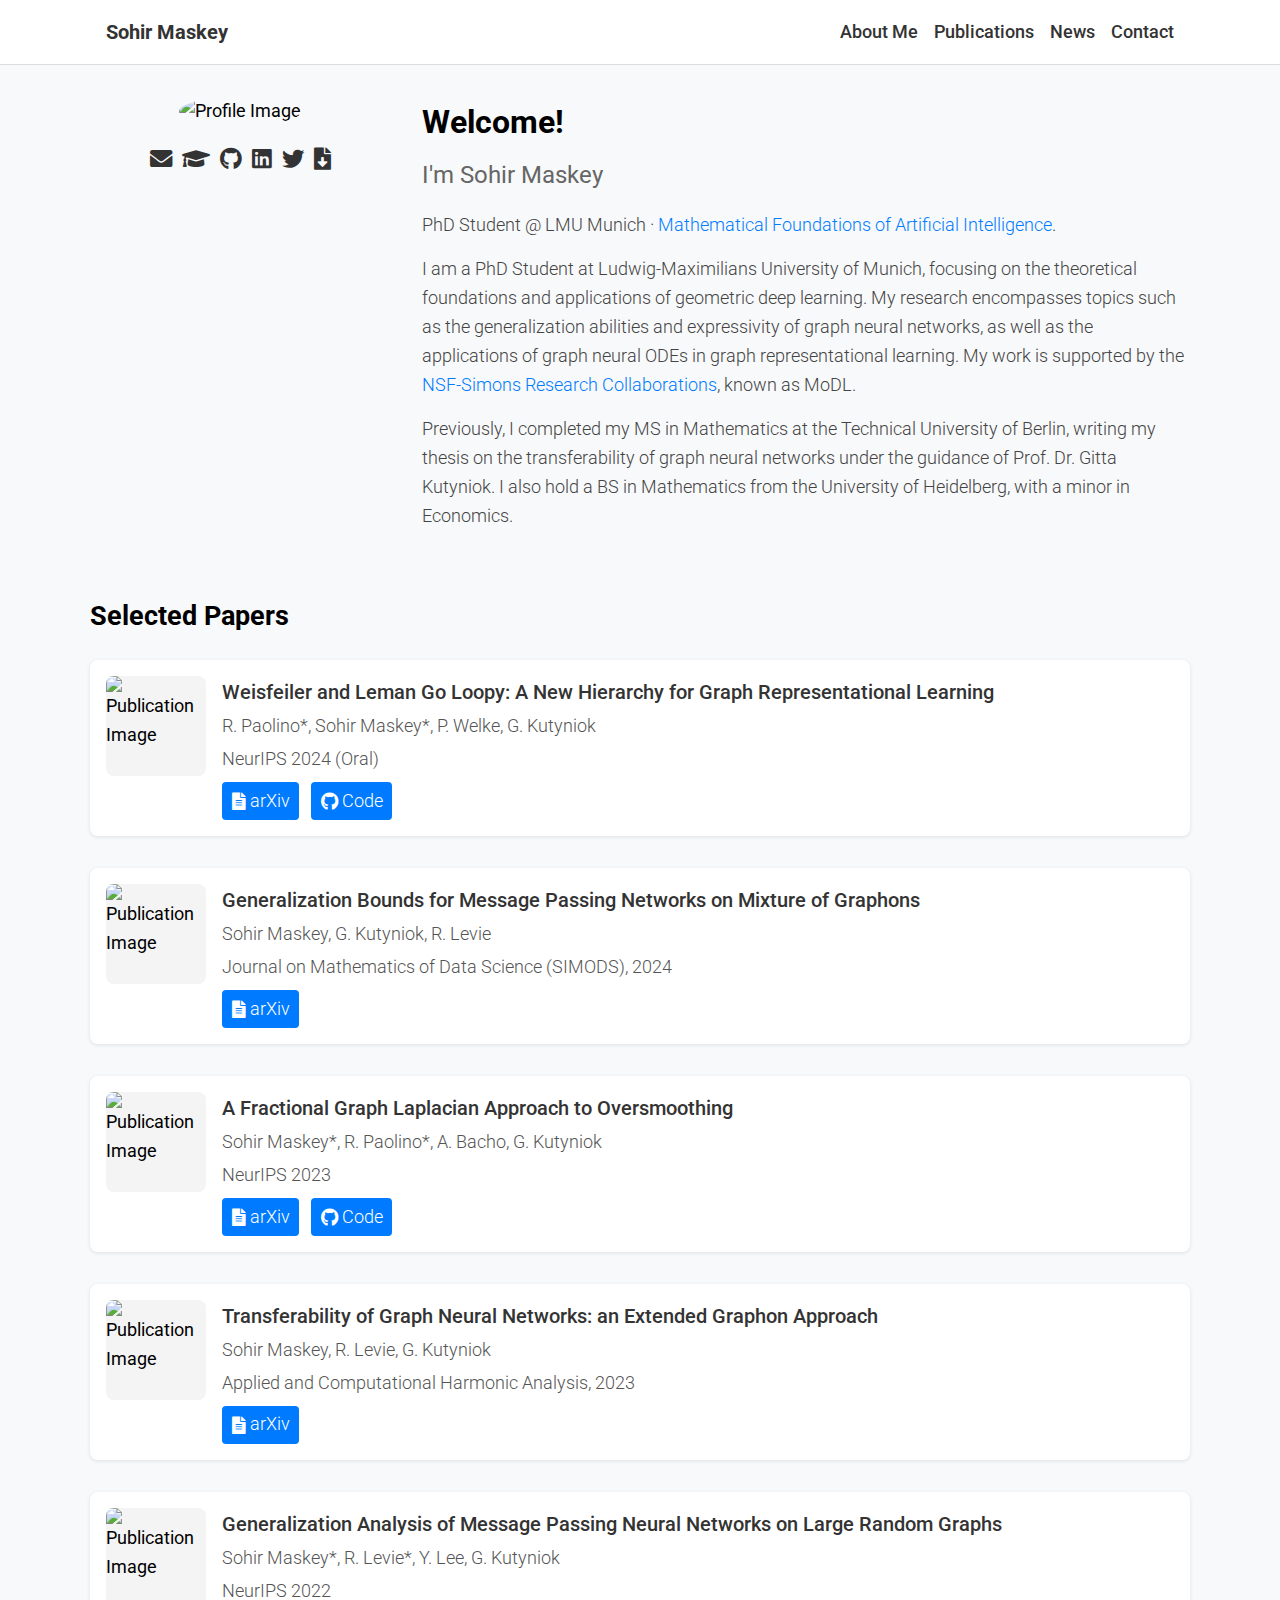
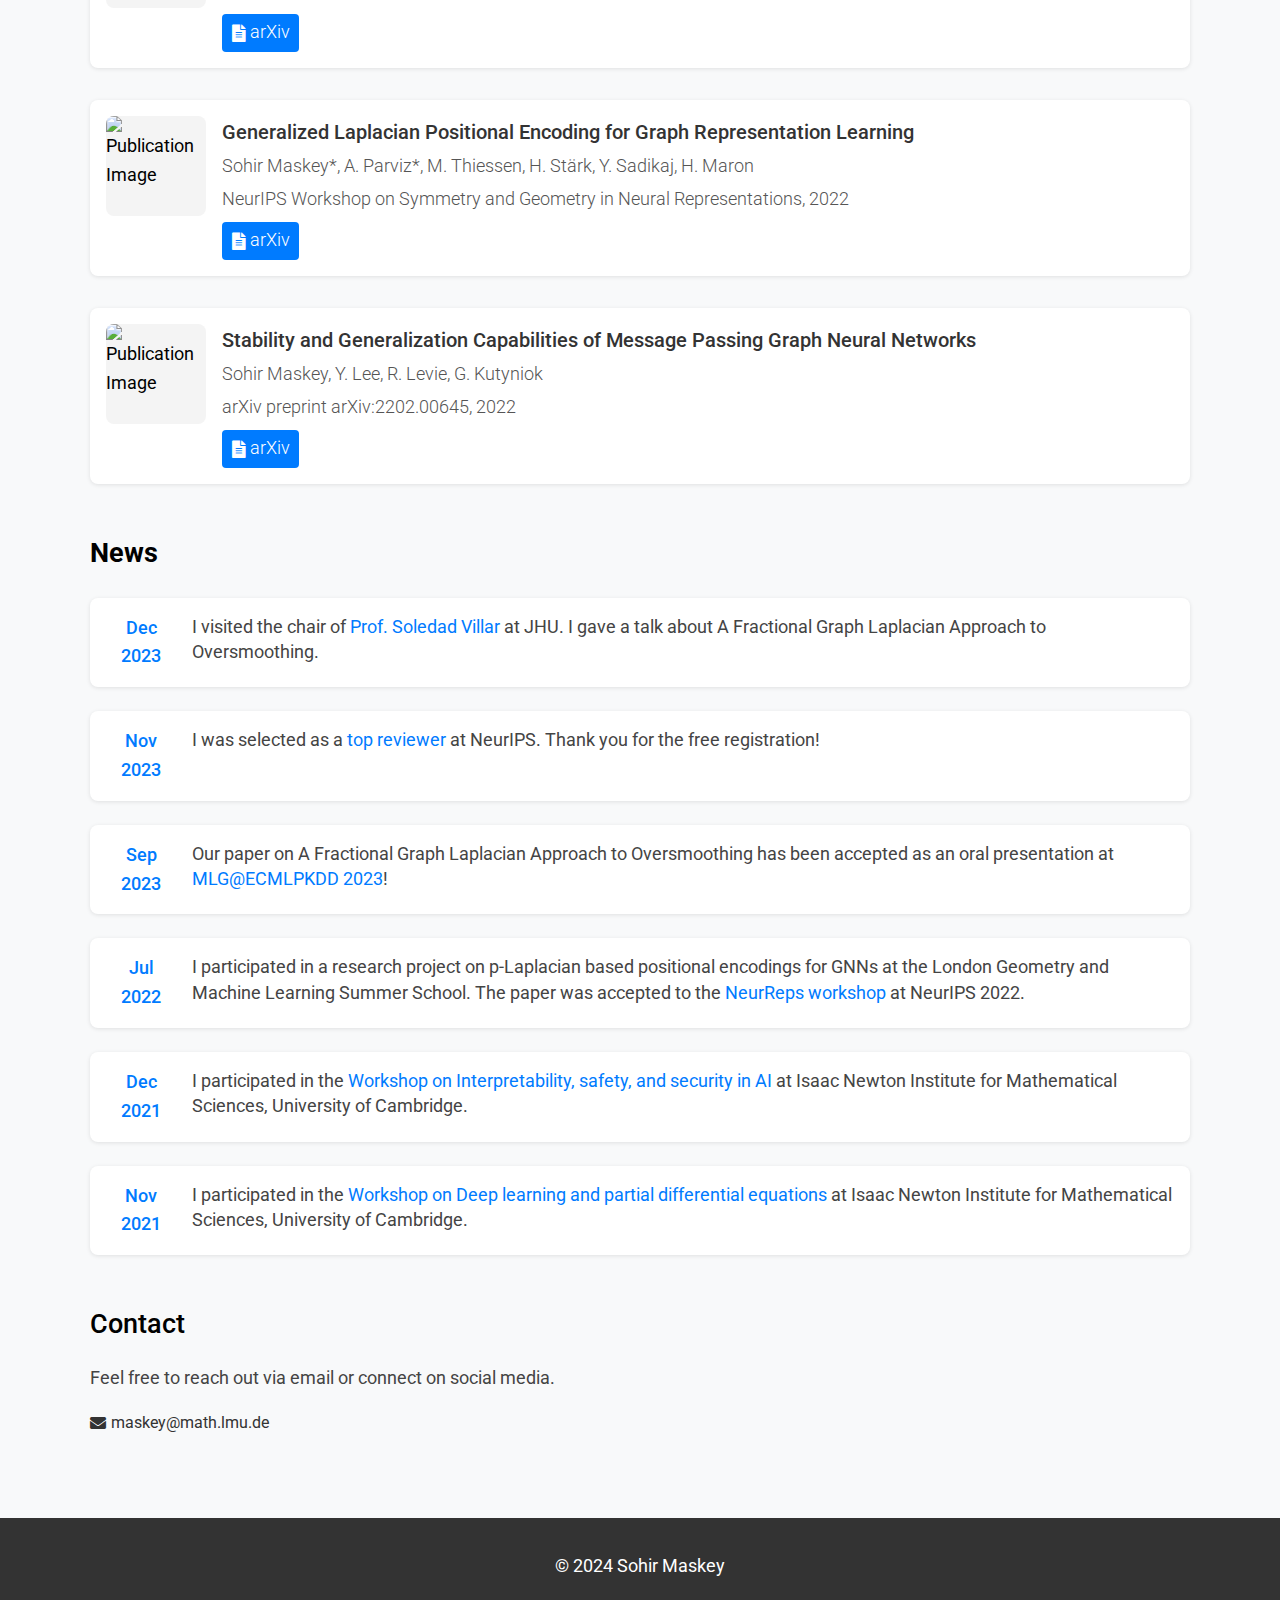
==== index.html @ 6c223125 "make thing more flexible" ====
<!DOCTYPE html>
<html lang="en">
<head>
  <meta charset="UTF-8" />
  <meta name="viewport" content="width=device-width, initial-scale=1.0"/>
  <title>Sohir Maskey - Personal Website</title>

  <!-- Fonts & Icons -->
  <link
    rel="stylesheet"
    href="https://cdnjs.cloudflare.com/ajax/libs/font-awesome/5.15.3/css/all.min.css"
  />

  <!-- Main CSS -->
  <link rel="stylesheet" href="styles.css" />
</head>
<body>
  <header>
    <div class="header-container">
      <div class="logo">Sohir Maskey</div>
      <nav>
        <ul class="nav-links">
          <li><a href="#about">About Me</a></li>
          <li><a href="#publications">Publications</a></li>
          <li><a href="#news">News</a></li>
          <li><a href="#contact">Contact</a></li>
        </ul>
      </nav>
    </div>
  </header>

  <main class="container">
    <section id="about">
      <div class="about-container">
        <div class="about-image">
          <img src="static/images/profile.jpg" alt="Profile Image" />
          <div class="social-icons">
            <a href="mailto:maskey@math.lmu.de" title="Email"><i class="fas fa-envelope"></i></a>
            <a
              href="https://scholar.google.de/citations?user=3KpzqLMAAAAJ&hl=de"
              target="_blank"
              title="Google Scholar"
              ><i class="fas fa-graduation-cap"></i
            ></a>
            <a
              href="https://github.com/SohirMaskey"
              target="_blank"
              title="GitHub"
              ><i class="fab fa-github"></i
            ></a>
            <a
              href="https://www.linkedin.com/in/sohir-maskey-33429215b/"
              target="_blank"
              title="LinkedIn"
              ><i class="fab fa-linkedin"></i
            ></a>
            <a
              href="https://twitter.com/SohirMaskey"
              target="_blank"
              title="Twitter"
              ><i class="fab fa-twitter"></i
            ></a>
            <a href="static/files/cv.pdf" download title="Download CV"
              ><i class="fas fa-file-download"></i
            ></a>
          </div>
        </div>
        <div class="about-text">
          <h1>Welcome!</h1>
          <h2>I'm Sohir Maskey</h2>
          <p>
            PhD Student @ LMU Munich ·
            <a href="https://www.ai.math.uni-muenchen.de/index.html"
              >Mathematical Foundations of Artificial Intelligence</a
            >.
          </p>
          <p>
            I am a PhD Student at Ludwig-Maximilians University of Munich,
            focusing on the theoretical foundations and applications of
            geometric deep learning. My research encompasses topics such as the
            generalization abilities and expressivity of graph neural networks,
            as well as the applications of graph neural ODEs in graph
            representational learning. My work is supported by the
            <a
              href="https://www.simonsfoundation.org/grant/nsf-simons-research-collaborations-on-the-mathematical-and-scientific-foundations-of-deep-learning/"
              >NSF-Simons Research Collaborations</a
            >, known as MoDL.
          </p>
          <p>
            Previously, I completed my MS in Mathematics at the Technical
            University of Berlin, writing my thesis on the transferability of
            graph neural networks under the guidance of Prof. Dr. Gitta
            Kutyniok. I also hold a BS in Mathematics from the University of
            Heidelberg, with a minor in Economics.
          </p>
        </div>
      </div>
    </section>

    <section id="publications">
      <h2>Selected Papers</h2>
      <ul class="publication-list">
        <li class="publication-item">
          <img
            src="static/images/wl_loopy.jpg"
            alt="Publication Image"
            class="publication-img"
          />
          <div class="publication-details">
            <h3>
              Weisfeiler and Leman Go Loopy: A New Hierarchy for Graph
              Representational Learning
            </h3>
            <p>R. Paolino*, Sohir Maskey*, P. Welke, G. Kutyniok</p>
            <p>NeurIPS 2024 (Oral)</p>
            <div class="publication-links">
              <a
                href="https://arxiv.org/abs/2403.13749"
                class="publication-link"
                target="_blank"
                ><i class="fas fa-file-alt"></i> arXiv</a
              >
              <a
                href="https://github.com/RPaolino/loopy"
                class="publication-link"
                target="_blank"
                ><i class="fab fa-github"></i> Code</a
              >
            </div>
          </div>
        </li>
        <li class="publication-item">
          <img
            src="static/images/gen_bound.jpg"
            alt="Publication Image"
            class="publication-img"
          />
          <div class="publication-details">
            <h3>Generalization Bounds for Message Passing Networks on Mixture of Graphons</h3>
            <p>Sohir Maskey, G. Kutyniok, R. Levie</p>
            <p>Journal on Mathematics of Data Science (SIMODS), 2024</p>
            <div class="publication-links">
              <a
                href="https://arxiv.org/abs/2404.03473"
                class="publication-link"
                target="_blank"
                ><i class="fas fa-file-alt"></i> arXiv</a
              >
            </div>
          </div>
        </li>
        <li class="publication-item">
          <img
            src="static/images/fgl.jpg"
            alt="Publication Image"
            class="publication-img"
          />
          <div class="publication-details">
            <h3>A Fractional Graph Laplacian Approach to Oversmoothing</h3>
            <p>Sohir Maskey*, R. Paolino*, A. Bacho, G. Kutyniok</p>
            <p>NeurIPS 2023</p>
            <div class="publication-links">
              <a
                href="https://arxiv.org/abs/2305.13084"
                class="publication-link"
                target="_blank"
                ><i class="fas fa-file-alt"></i> arXiv</a
              >
              <a
                href="https://github.com/RPaolino/fLode"
                class="publication-link"
                target="_blank"
                ><i class="fab fa-github"></i> Code</a
              >
            </div>
          </div>
        </li>
        <li class="publication-item">
          <img
            src="static/images/graphon_trans.jpg"
            alt="Publication Image"
            class="publication-img"
          />
          <div class="publication-details">
            <h3>
              Transferability of Graph Neural Networks: an Extended Graphon
              Approach
            </h3>
            <p>Sohir Maskey, R. Levie, G. Kutyniok</p>
            <p>Applied and Computational Harmonic Analysis, 2023</p>
            <div class="publication-links">
              <a
                href="https://arxiv.org/abs/2109.10096"
                class="publication-link"
                target="_blank"
                ><i class="fas fa-file-alt"></i> arXiv</a
              >
            </div>
          </div>
        </li>
        <li class="publication-item">
          <img
            src="static/images/gen_nips.jpg"
            alt="Publication Image"
            class="publication-img"
          />
          <div class="publication-details">
            <h3>
              Generalization Analysis of Message Passing Neural Networks on
              Large Random Graphs
            </h3>
            <p>Sohir Maskey*, R. Levie*, Y. Lee, G. Kutyniok</p>
            <p>NeurIPS 2022</p>
            <div class="publication-links">
              <a
                href="https://arxiv.org/abs/2202.00645v6"
                class="publication-link"
                target="_blank"
                ><i class="fas fa-file-alt"></i> arXiv</a
              >
            </div>
          </div>
        </li>
        <li class="publication-item">
          <img
            src="static/images/lappe.jpg"
            alt="Publication Image"
            class="publication-img"
          />
          <div class="publication-details">
            <h3>
              Generalized Laplacian Positional Encoding for Graph Representation
              Learning
            </h3>
            <p>
              Sohir Maskey*, A. Parviz*, M. Thiessen, H. Stärk, Y. Sadikaj, H.
              Maron
            </p>
            <p>
              NeurIPS Workshop on Symmetry and Geometry in Neural
              Representations, 2022
            </p>
            <div class="publication-links">
              <a
                href="https://arxiv.org/abs/2210.15956"
                class="publication-link"
                target="_blank"
                ><i class="fas fa-file-alt"></i> arXiv</a
              >
            </div>
          </div>
        </li>
        <li class="publication-item">
          <img
            src="static/images/stab_gen.jpg"
            alt="Publication Image"
            class="publication-img"
          />
          <div class="publication-details">
            <h3>
              Stability and Generalization Capabilities of Message Passing Graph
              Neural Networks
            </h3>
            <p>Sohir Maskey, Y. Lee, R. Levie, G. Kutyniok</p>
            <p>arXiv preprint arXiv:2202.00645, 2022</p>
            <div class="publication-links">
              <a
                href="https://arxiv.org/abs/2202.00645v3"
                class="publication-link"
                target="_blank"
                ><i class="fas fa-file-alt"></i> arXiv</a
              >
            </div>
          </div>
        </li>
      </ul>
    </section>

    <section id="news">
      <h2>News</h2>
      <div class="news-list">
        <div class="news-item">
          <div class="news-date">
            <span>Dec</span>
            <span>2023</span>
          </div>
          <div class="news-description">
            <p>
              I visited the chair of
              <a href="https://www.ams.jhu.edu/villar/">Prof. Soledad Villar</a>
              at JHU. I gave a talk about A Fractional Graph Laplacian Approach
              to Oversmoothing.
            </p>
          </div>
        </div>
        <div class="news-item">
          <div class="news-date">
            <span>Nov</span>
            <span>2023</span>
          </div>
          <div class="news-description">
            <p>
              I was selected as a
              <a href="https://neurips.cc/Conferences/2023/ProgramCommittee"
                >top reviewer</a
              >
              at NeurIPS. Thank you for the free registration!
            </p>
          </div>
        </div>
        <div class="news-item">
          <div class="news-date">
            <span>Sep</span>
            <span>2023</span>
          </div>
          <div class="news-description">
            <p>
              Our paper on A Fractional Graph Laplacian Approach to
              Oversmoothing has been accepted as an oral presentation at
              <a href="https://mlg-europe.github.io/2023/"
                >MLG@ECMLPKDD 2023</a
              >!
            </p>
          </div>
        </div>
        <div class="news-item">
          <div class="news-date">
            <span>Jul</span>
            <span>2022</span>
          </div>
          <div class="news-description">
            <p>
              I participated in a research project on p-Laplacian based
              positional encodings for GNNs at the London Geometry and Machine
              Learning Summer School. The paper was accepted to the
              <a href="https://www.neurreps.org/">NeurReps workshop</a> at
              NeurIPS 2022.
            </p>
          </div>
        </div>
        <div class="news-item">
          <div class="news-date">
            <span>Dec</span>
            <span>2021</span>
          </div>
          <div class="news-description">
            <p>
              I participated in the
              <a href="https://www.newton.ac.uk/event/mdlw05/"
                >Workshop on Interpretability, safety, and security in AI</a
              >
              at Isaac Newton Institute for Mathematical Sciences, University of
              Cambridge.
            </p>
          </div>
        </div>
        <div class="news-item">
          <div class="news-date">
            <span>Nov</span>
            <span>2021</span>
          </div>
          <div class="news-description">
            <p>
              I participated in the
              <a href="https://www.newton.ac.uk/event/mdlw03/"
                >Workshop on Deep learning and partial differential equations</a
              >
              at Isaac Newton Institute for Mathematical Sciences, University of
              Cambridge.
            </p>
          </div>
        </div>
      </div>
    </section>

    <section id="contact">
      <h2>Contact</h2>
      <p style="margin-bottom:1rem;">
        Feel free to reach out via email or connect on social media.
      </p>
      <div class="social-icons">
        <a href="mailto:maskey@math.lmu.de"
          ><i class="fas fa-envelope"></i> maskey@math.lmu.de</a
        >
      </div>
    </section>
  </main>

  <footer>
    <p>&copy; 2024 Sohir Maskey</p>
  </footer>
</body>
</html>
---- styles.css ----
/* Google Fonts (Example: Roboto) */
@import url('https://fonts.googleapis.com/css2?family=Roboto:wght@300;400;500;700&display=swap');

/* A universal box-sizing reset for consistent spacing */
*,
*::before,
*::after {
  box-sizing: border-box;
}

body {
  font-family: 'Roboto', sans-serif;
  font-size: 18px;
  line-height: 1.6;
  margin: 0;
  padding: 0;
  background-color: #f8f9fa; /* Lighter gray */
  display: flex;
  flex-direction: column;
  min-height: 100vh;
}

/* Header / Nav */
header {
  background-color: #ffffff;
  border-bottom: 1px solid #ddd;
}

.header-container {
  max-width: 1100px;
  margin: 0 auto;
  display: flex;
  justify-content: space-between;
  align-items: center;
  padding: 1rem;
}

.logo {
  font-weight: 700;
  font-size: 1.25rem;
  color: #333;
}

nav ul {
  list-style-type: none;
  display: flex;
  gap: 1rem;
  margin: 0;
  padding: 0;
}

nav ul li a {
  color: #333;
  text-decoration: none;
  font-weight: 500;
  transition: color 0.3s ease;
}

nav ul li a:hover {
  color: #007BFF;
}

/* Container for main content */
.container {
  width: 90%;
  max-width: 1100px;
  margin: 0 auto;
  padding: 2rem 0;
  flex: 1;
}

/* About Section */
.about-container {
  display: flex;
  align-items: flex-start;
  justify-content: space-between;
  gap: 2rem;
  margin-bottom: 3rem;
}

.about-image {
  flex: 0 0 300px;
  text-align: center;
}

.about-image img {
  width: 220px;
  height: 220px;
  border-radius: 50%;
  object-fit: cover;
  margin-bottom: 1rem;
}

.about-image .social-icons {
  display: flex;
  flex-wrap: wrap;
  gap: 10px;
  justify-content: center;
}

.about-text {
  flex: 1;
}

.about-text h1 {
  font-size: 2rem;
  font-weight: 700;
  margin: 0 0 0.5rem 0;
}

.about-text h2 {
  font-size: 1.5rem;
  font-weight: 400;
  margin: 0 0 1rem 0;
  color: #666;
}

.about-text p {
  margin: 1rem 0;
  font-weight: 300;
  color: #444;
}

.about-text a {
  color: #007BFF;
  text-decoration: none;
}

.about-text a:hover {
  text-decoration: underline;
}

/* Social Icons (header or about) */
.social-icons a {
  color: #333;
  font-size: 1.4rem;
  text-decoration: none;
  transition: color 0.2s ease;
}

.social-icons a:hover {
  color: #007BFF;
}

/* Publications */
#publications {
  margin-bottom: 3rem;
}

.publication-list {
  list-style-type: none;
  padding: 0;
}

.publication-item {
  display: flex;
  align-items: flex-start;
  margin-bottom: 1.5rem;
  background-color: #fff;
  border-radius: 8px;
  padding: 1rem;
  box-shadow: 0 1px 4px rgba(0,0,0,0.1);
}

.publication-item:not(:last-child) {
  margin-bottom: 2rem;
}

.publication-img {
  width: 100px;
  height: 100px;
  margin-right: 1rem;
  border-radius: 8px;
  object-fit: contain;
  background-color: #f4f4f4;
}

.publication-details h3 {
  margin: 0 0 0.25rem 0;
  font-size: 1.25rem;
  font-weight: 500;
  color: #333;
}

.publication-details p {
  margin: 0.25rem 0;
  font-weight: 300;
  color: #555;
}

.publication-links {
  margin-top: 0.5rem;
}

.publication-link {
  background-color: #007BFF;
  color: white;
  padding: 0.3rem 0.6rem;
  text-decoration: none;
  border-radius: 4px;
  margin-right: 0.5rem;
  display: inline-flex;
  align-items: center;
  font-weight: 300;
  transition: background-color 0.2s ease;
}

.publication-link:hover {
  background-color: #0056b3;
}

.publication-link i {
  margin-right: 0.25rem;
}

/* News */
#news {
  margin-bottom: 3rem;
}

.news-list {
  display: grid;
  grid-template-columns: 1fr;
  gap: 1.5rem;
}

.news-item {
  display: flex;
  align-items: flex-start;
  gap: 1rem;
  background-color: #fff;
  border-radius: 8px;
  padding: 1rem;
  box-shadow: 0 1px 4px rgba(0,0,0,0.1);
}

.news-date {
  font-weight: 500;
  min-width: 70px;
  color: #007BFF;
  text-align: center;
}

.news-date span {
  display: block;
}

.news-description p {
  margin: 0;
  color: #444;
  line-height: 1.4;
}

.news-description a {
  color: #007BFF;
  text-decoration: none;
}

.news-description a:hover {
  text-decoration: underline;
}

/* Contact */
#contact {
  margin-bottom: 3rem;
}

#contact h2 {
  margin-bottom: 1rem;
  font-weight: 500;
}

#contact p {
  color: #444;
}

#contact .social-icons a {
  display: inline-flex;
  align-items: center;
  font-size: 1rem;
  color: #333;
  text-decoration: none;
  gap: 5px;
}

/* Footer */
footer {
  background-color: #333;
  color: #fff;
  text-align: center;
  padding: 1rem;
  flex-shrink: 0;
}

/* Responsive Adjustments */
@media (max-width: 768px) {
  .header-container {
    flex-direction: column;
    align-items: flex-start;
    gap: 1rem;
  }

  nav ul {
    flex-direction: column;
    gap: 0.5rem;
  }

  .about-container {
    flex-direction: column;
    align-items: center;
  }

  .about-image {
    flex: none;
  }

  .about-image img {
    width: 180px;
    height: 180px;
  }

  .about-text {
    text-align: center;
    margin-top: 1rem;
  }

  .publication-item {
    flex-direction: column;
    align-items: center;
    text-align: center;
  }

  .publication-img {
    margin: 0 0 1rem 0;
  }

  .news-item {
    flex-direction: column;
    text-align: center;
  }

  .news-date {
    text-align: center;
    margin-bottom: 0.5rem;
  }
}
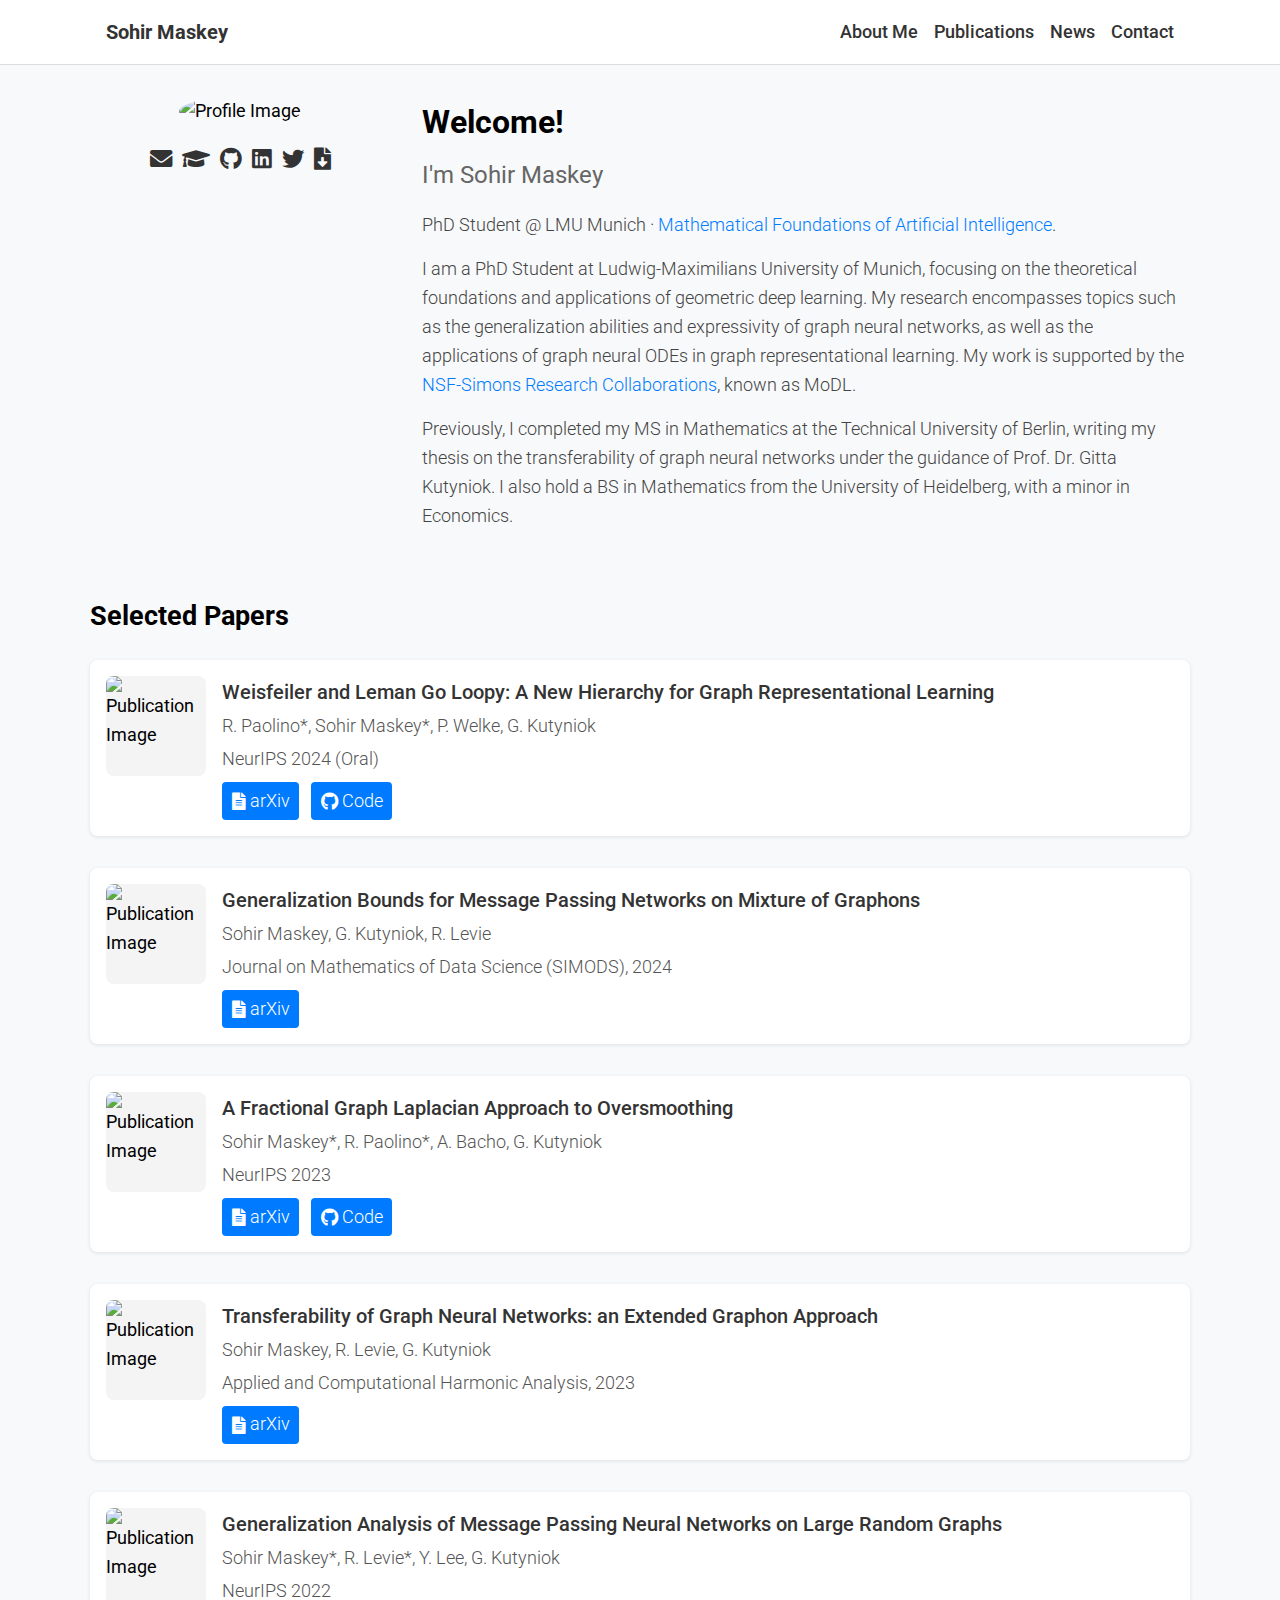
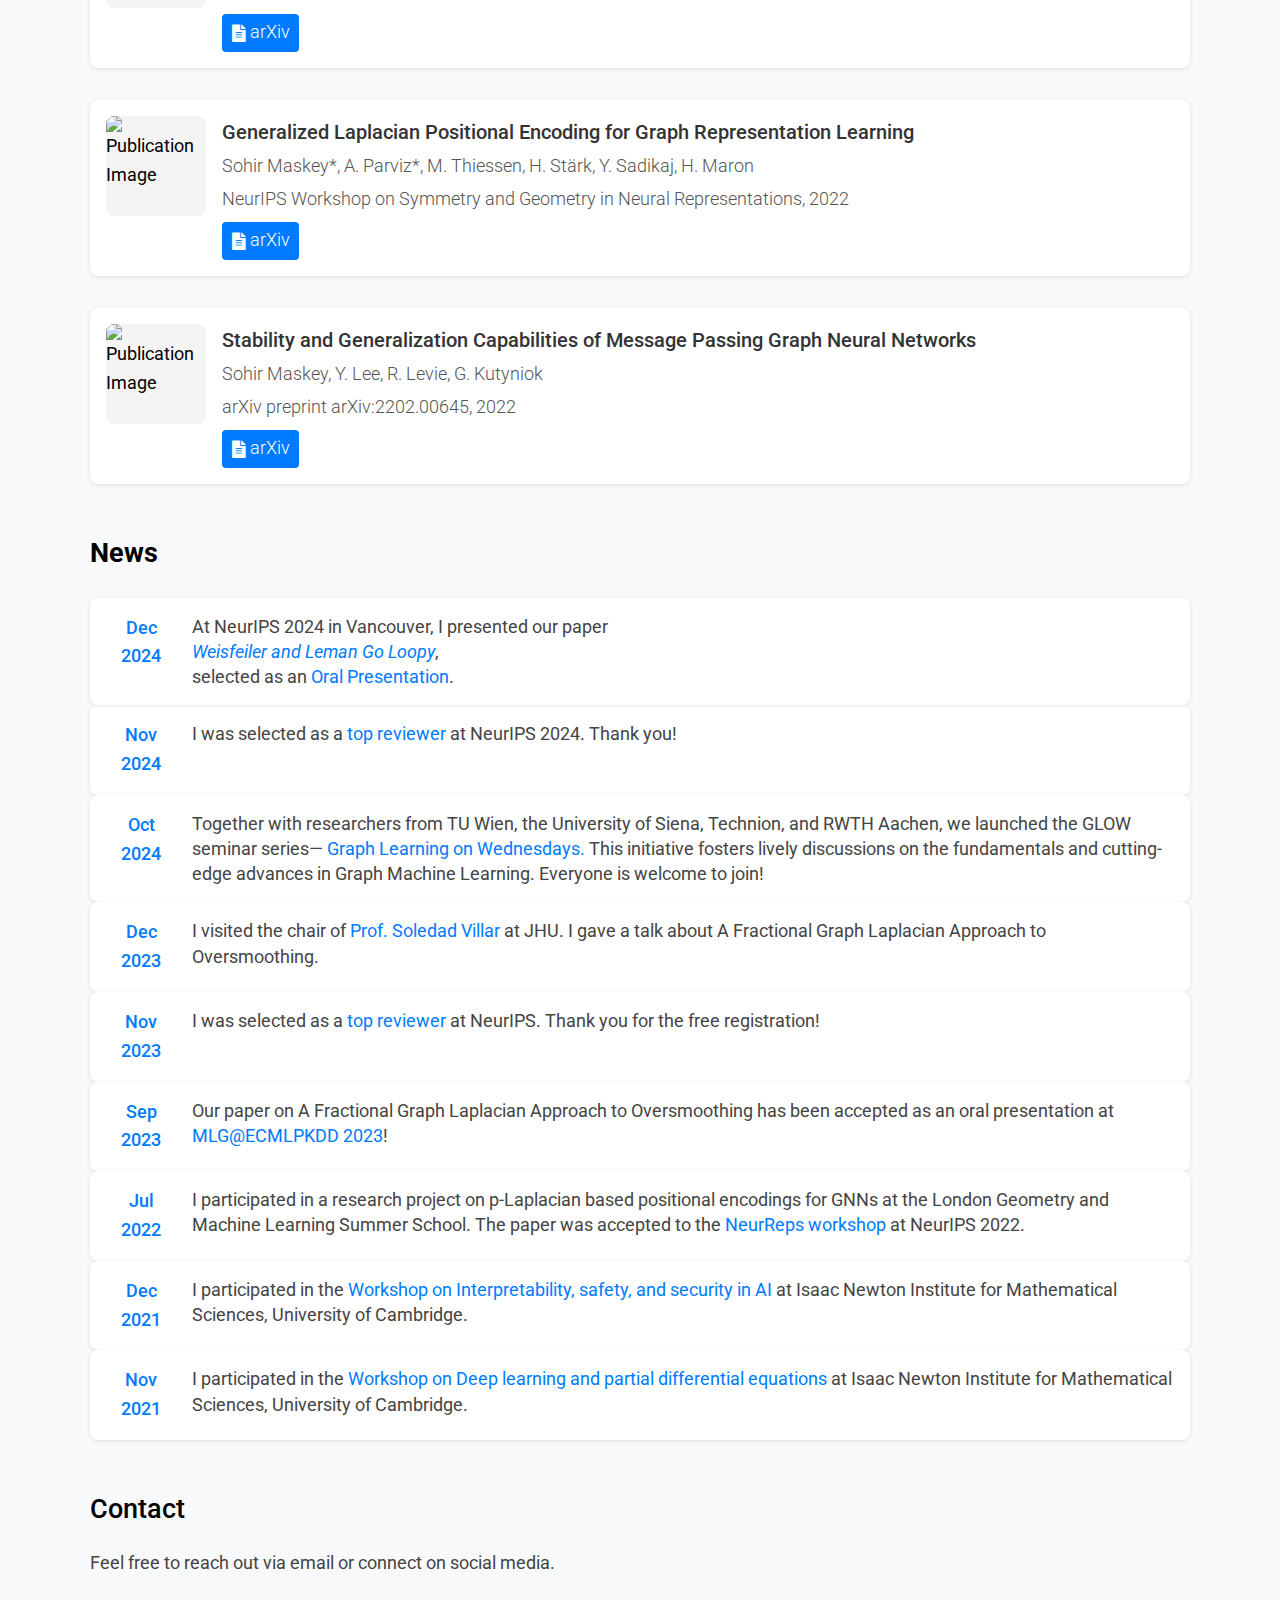
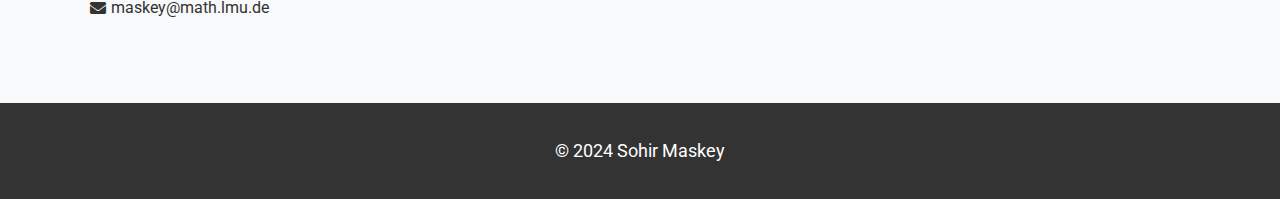
==== commit 6cd71375: "added some news" ====
--- a/index.html
+++ b/index.html
@@ -280,6 +280,46 @@
       <h2>News</h2>
       <div class="news-list">
         <div class="news-item">
+            <div class="news-date">
+              <span>Dec</span>
+              <span>2024</span>
+            </div>
+            <div class="news-description">
+                <p>At NeurIPS 2024 in Vancouver, I presented our paper<br>
+                    <a href="https://proceedings.neurips.cc/paper_files/paper/2024/hash/dad28e90cd2c8caedf362d49c4d99e70-Abstract-Conference.html"><em>Weisfeiler and Leman Go Loopy</em></a>,<br>
+                    selected as an <a href="https://neurips.cc/virtual/2024/oral/97991">Oral Presentation</a>.</p>
+            </div>
+        </div>
+        </div>
+        <div class="news-item">
+        <div class="news-date">
+            <span>Nov</span>
+            <span>2024</span>
+        </div>
+        <div class="news-description">
+            <p>
+            I was selected as a
+            <a href="https://neurips.cc/Conferences/2024/ProgramCommittee"
+                >top reviewer</a
+            >
+            at NeurIPS 2024. Thank you!
+            </p>
+        </div>
+        </div>
+        <div class="news-item">
+            <div class="news-date">
+              <span>Oct</span>
+              <span>2024</span>
+            </div>
+            <div class="news-description">
+              <p>
+                Together with researchers from TU Wien, the University of Siena, Technion, and RWTH Aachen, we launched the GLOW seminar series— 
+                <a href="https://sites.google.com/view/graph-learning-on-weds">Graph Learning on Wednesdays.</a>
+                This initiative fosters lively discussions on the fundamentals and cutting-edge advances in Graph Machine Learning. Everyone is welcome to join!
+              </p>
+            </div>
+        </div>
+        <div class="news-item">
           <div class="news-date">
             <span>Dec</span>
             <span>2023</span>
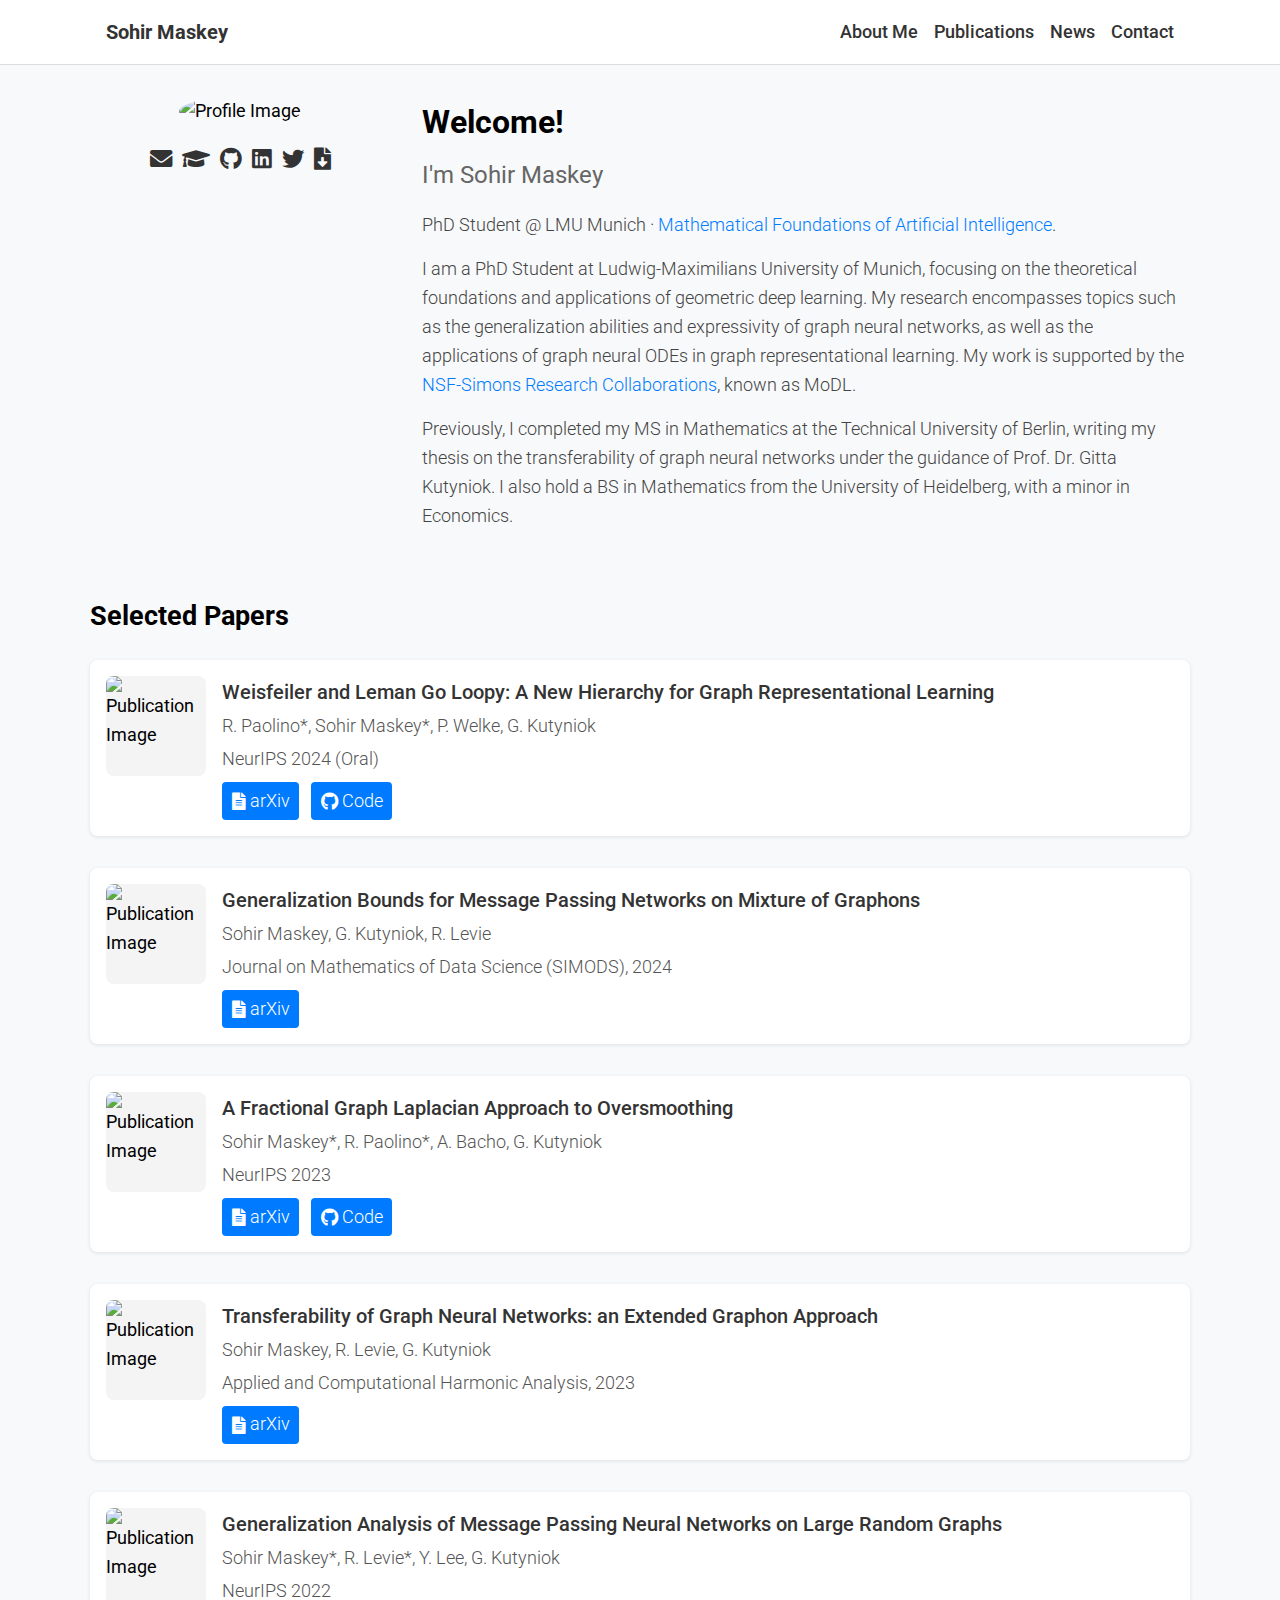
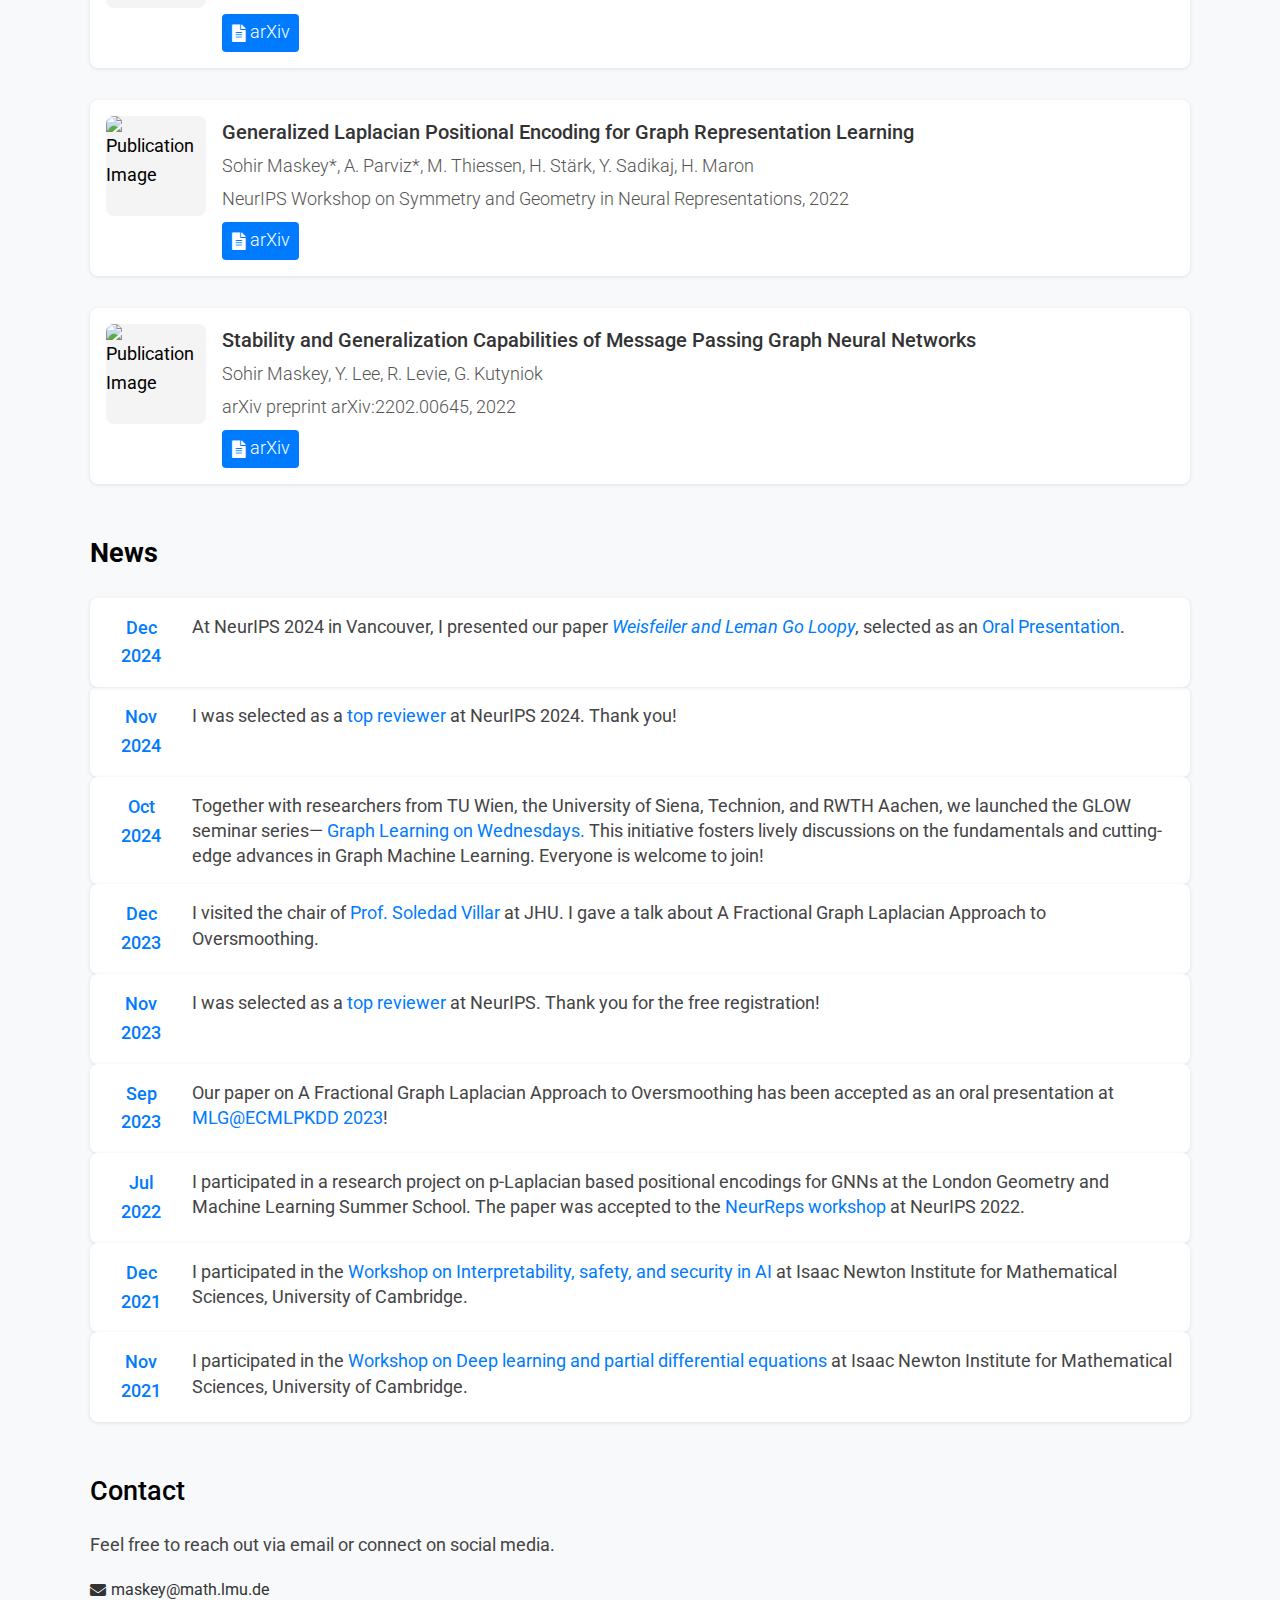
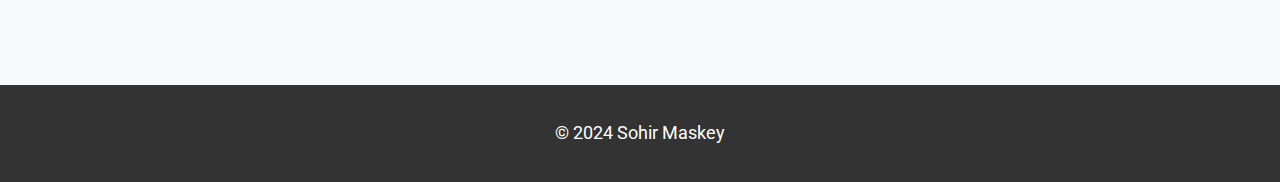
==== commit 3bb1a359: "remove line break" ====
--- a/index.html
+++ b/index.html
@@ -285,8 +285,8 @@
               <span>2024</span>
             </div>
             <div class="news-description">
-                <p>At NeurIPS 2024 in Vancouver, I presented our paper<br>
-                    <a href="https://proceedings.neurips.cc/paper_files/paper/2024/hash/dad28e90cd2c8caedf362d49c4d99e70-Abstract-Conference.html"><em>Weisfeiler and Leman Go Loopy</em></a>,<br>
+                <p>At NeurIPS 2024 in Vancouver, I presented our paper
+                    <a href="https://proceedings.neurips.cc/paper_files/paper/2024/hash/dad28e90cd2c8caedf362d49c4d99e70-Abstract-Conference.html"><em>Weisfeiler and Leman Go Loopy</em></a>,
                     selected as an <a href="https://neurips.cc/virtual/2024/oral/97991">Oral Presentation</a>.</p>
             </div>
         </div>
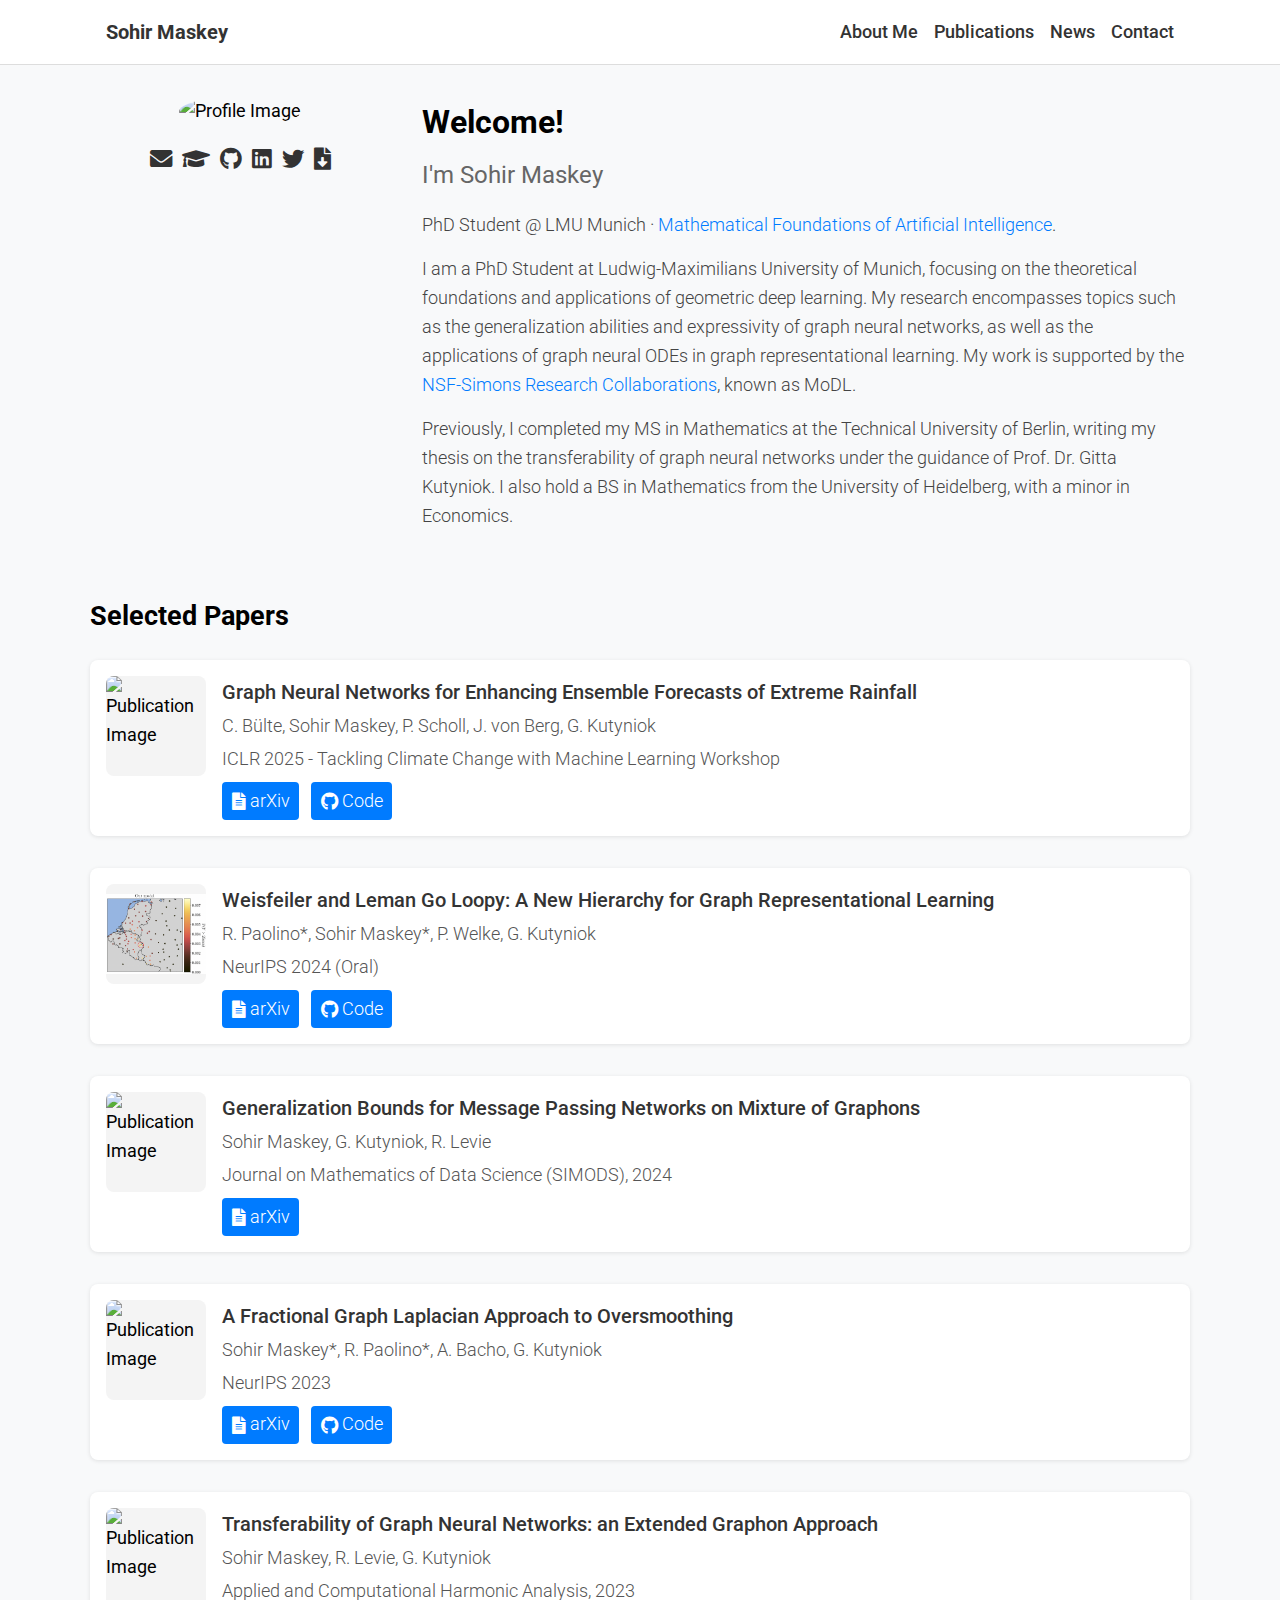
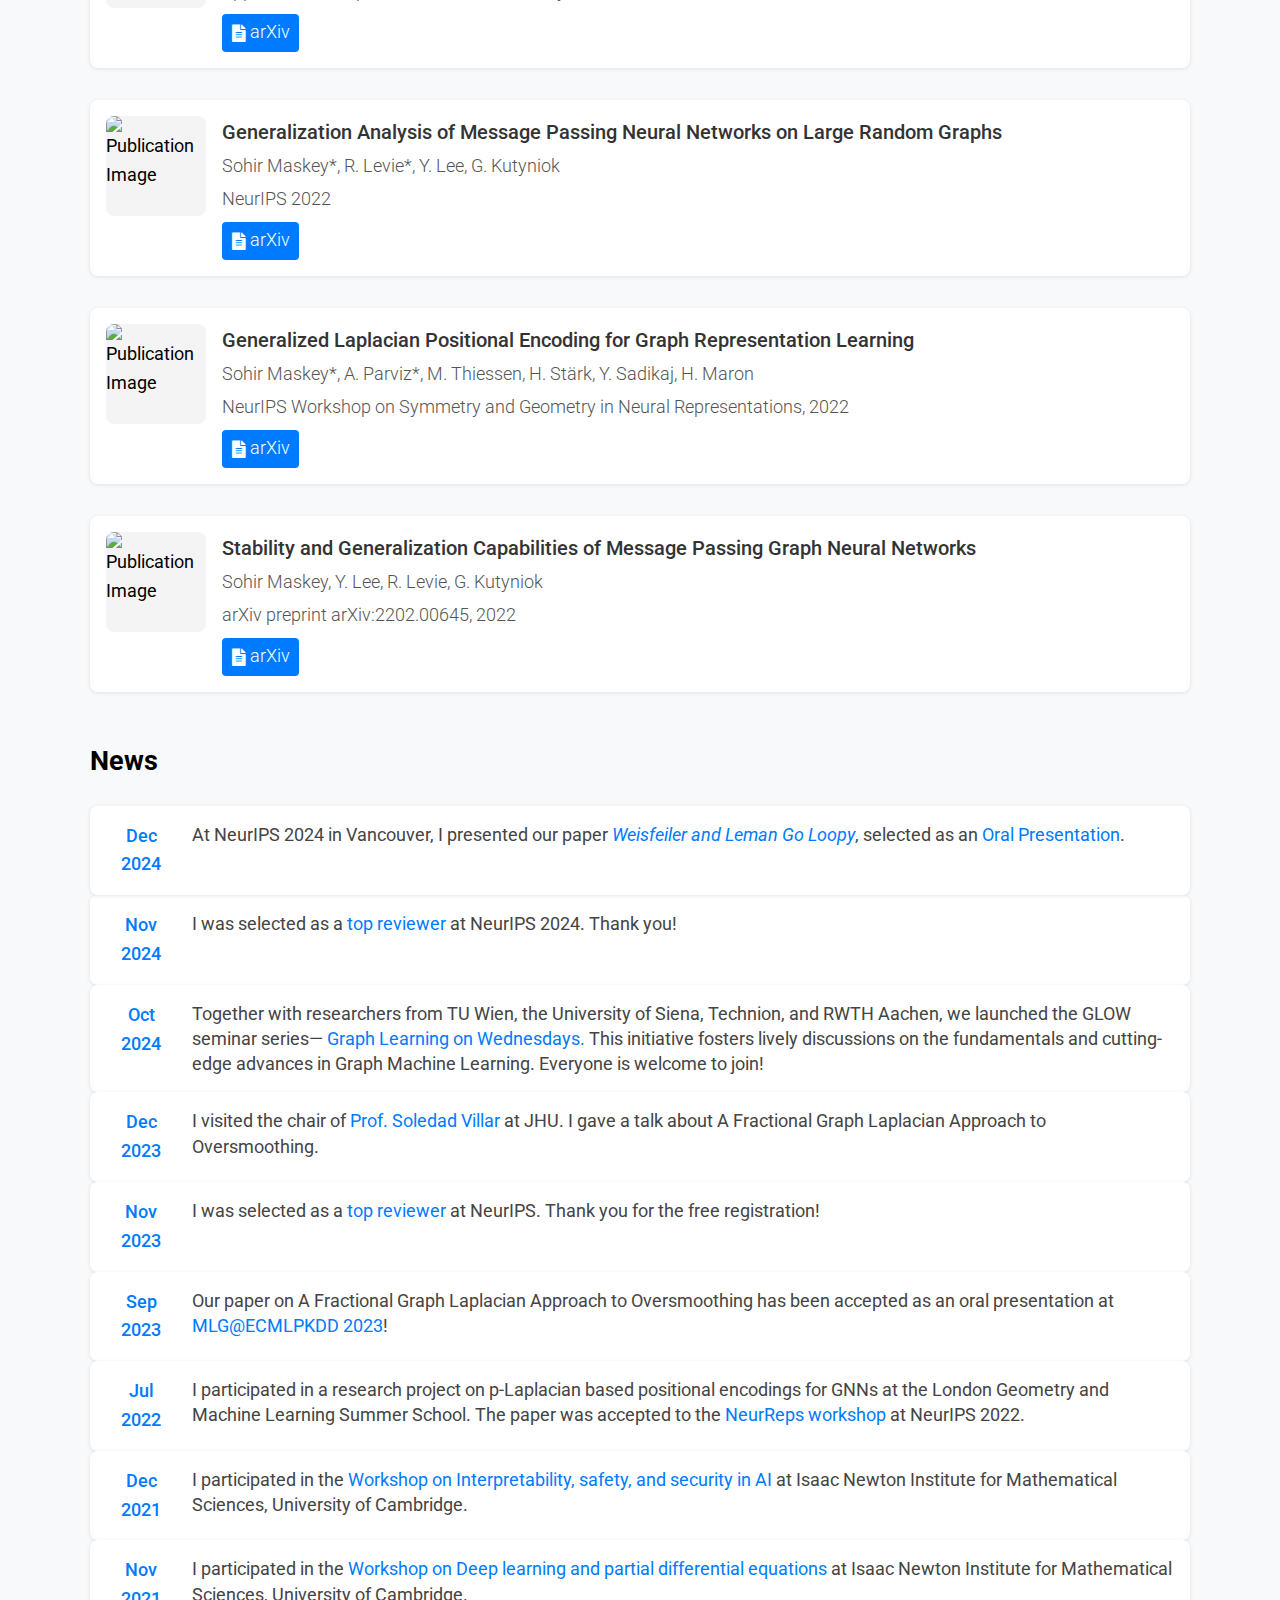
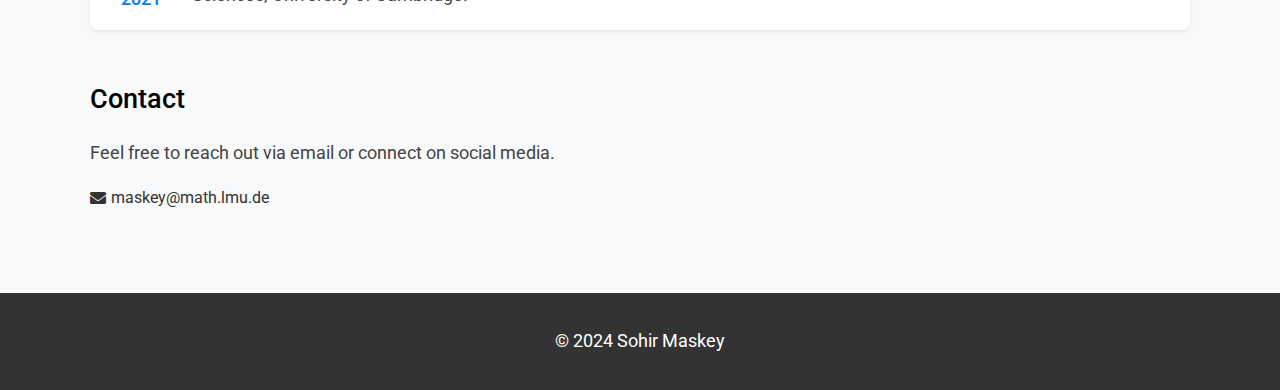
==== commit 4220952d: "added new publication" ====
--- a/index.html
+++ b/index.html
@@ -108,6 +108,34 @@
           />
           <div class="publication-details">
             <h3>
+              Graph Neural Networks for Enhancing Ensemble Forecasts of Extreme Rainfall
+            </h3>
+            <p>C. Bülte, Sohir Maskey, P. Scholl, J. von Berg, G. Kutyniok</p>
+            <p>ICLR 2025 - Tackling Climate Change with Machine Learning Workshop</p>
+            <div class="publication-links">
+              <a
+                href="https://arxiv.org/abs/2504.05471"
+                class="publication-link"
+                target="_blank"
+                ><i class="fas fa-file-alt"></i> arXiv</a
+              >
+              <a
+                href="https://github.com/SohirMaskey/raincast-gnn/tree/main"
+                class="publication-link"
+                target="_blank"
+                ><i class="fab fa-github"></i> Code</a
+              >
+            </div>
+          </div>
+        </li>
+        <li class="publication-item">
+          <img
+            src="static/images/raincast.png"
+            alt="Publication Image"
+            class="publication-img"
+          />
+          <div class="publication-details">
+            <h3>
               Weisfeiler and Leman Go Loopy: A New Hierarchy for Graph
               Representational Learning
             </h3>
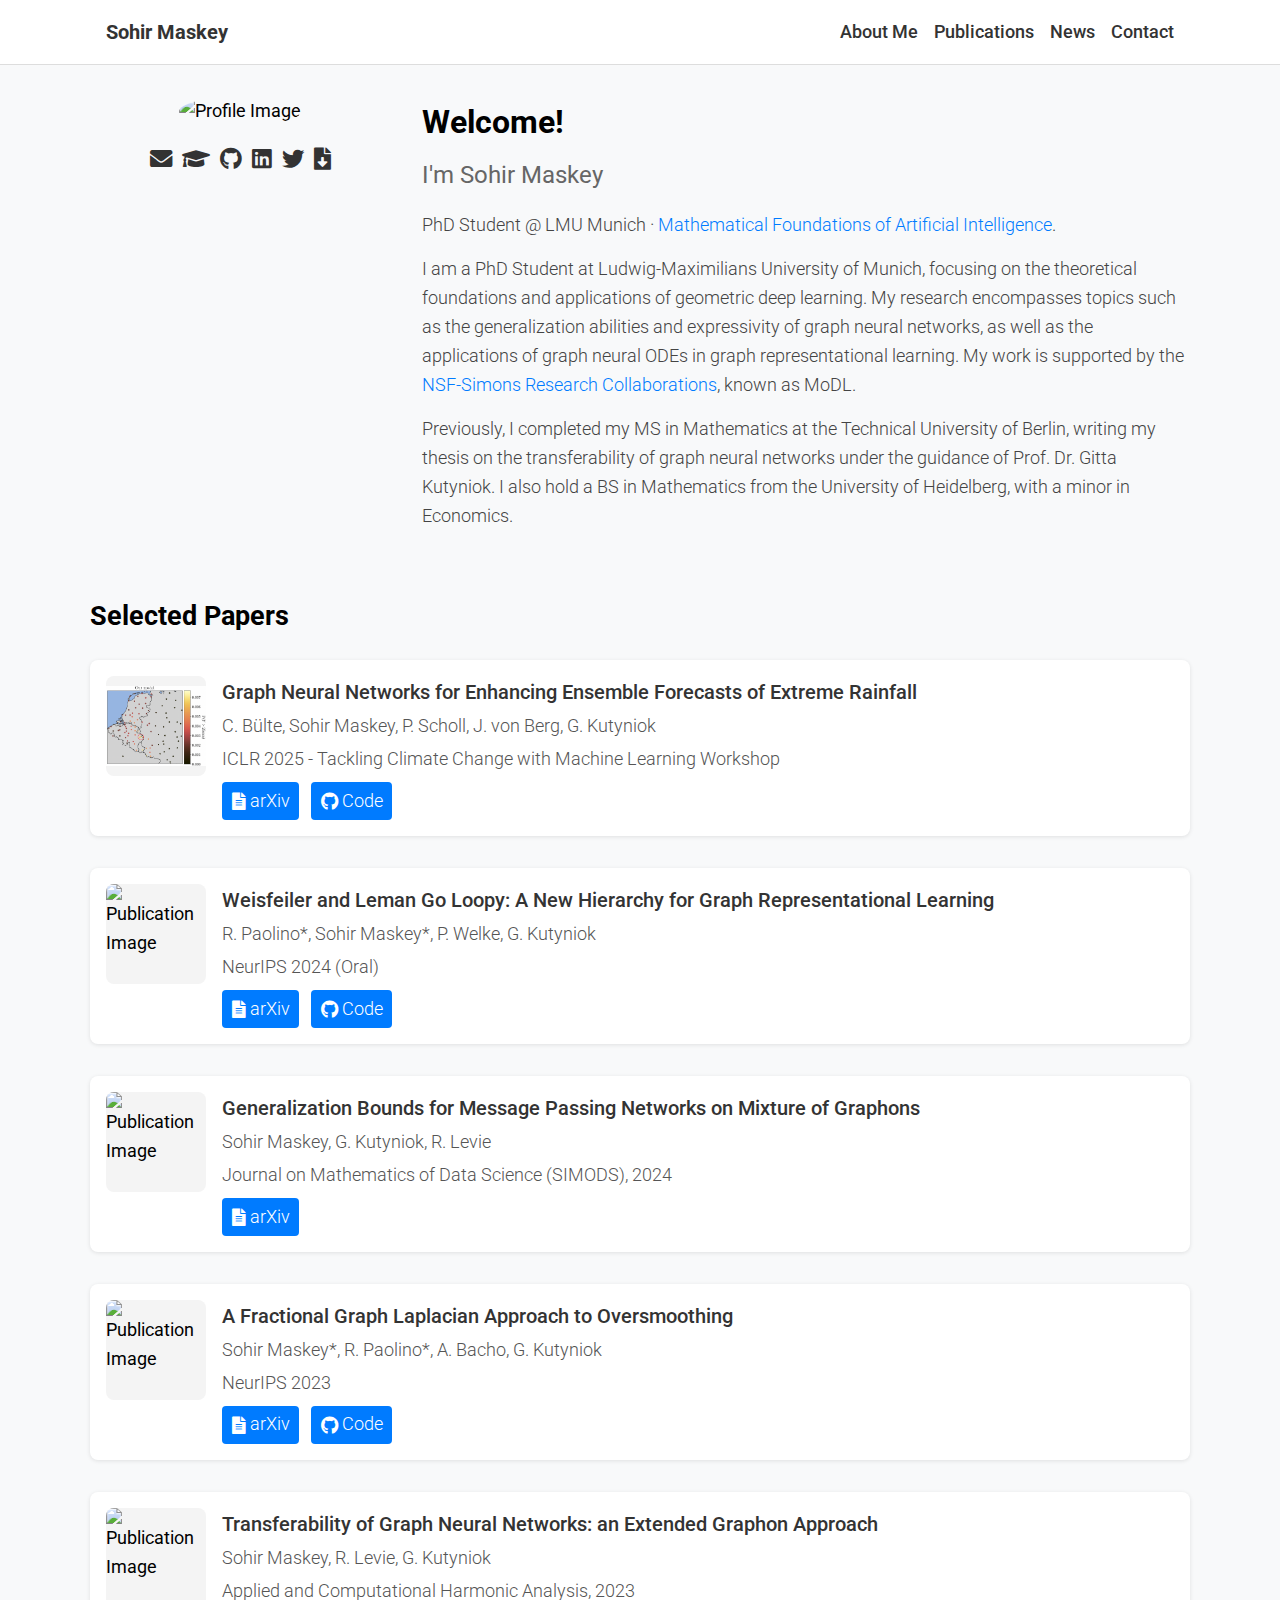
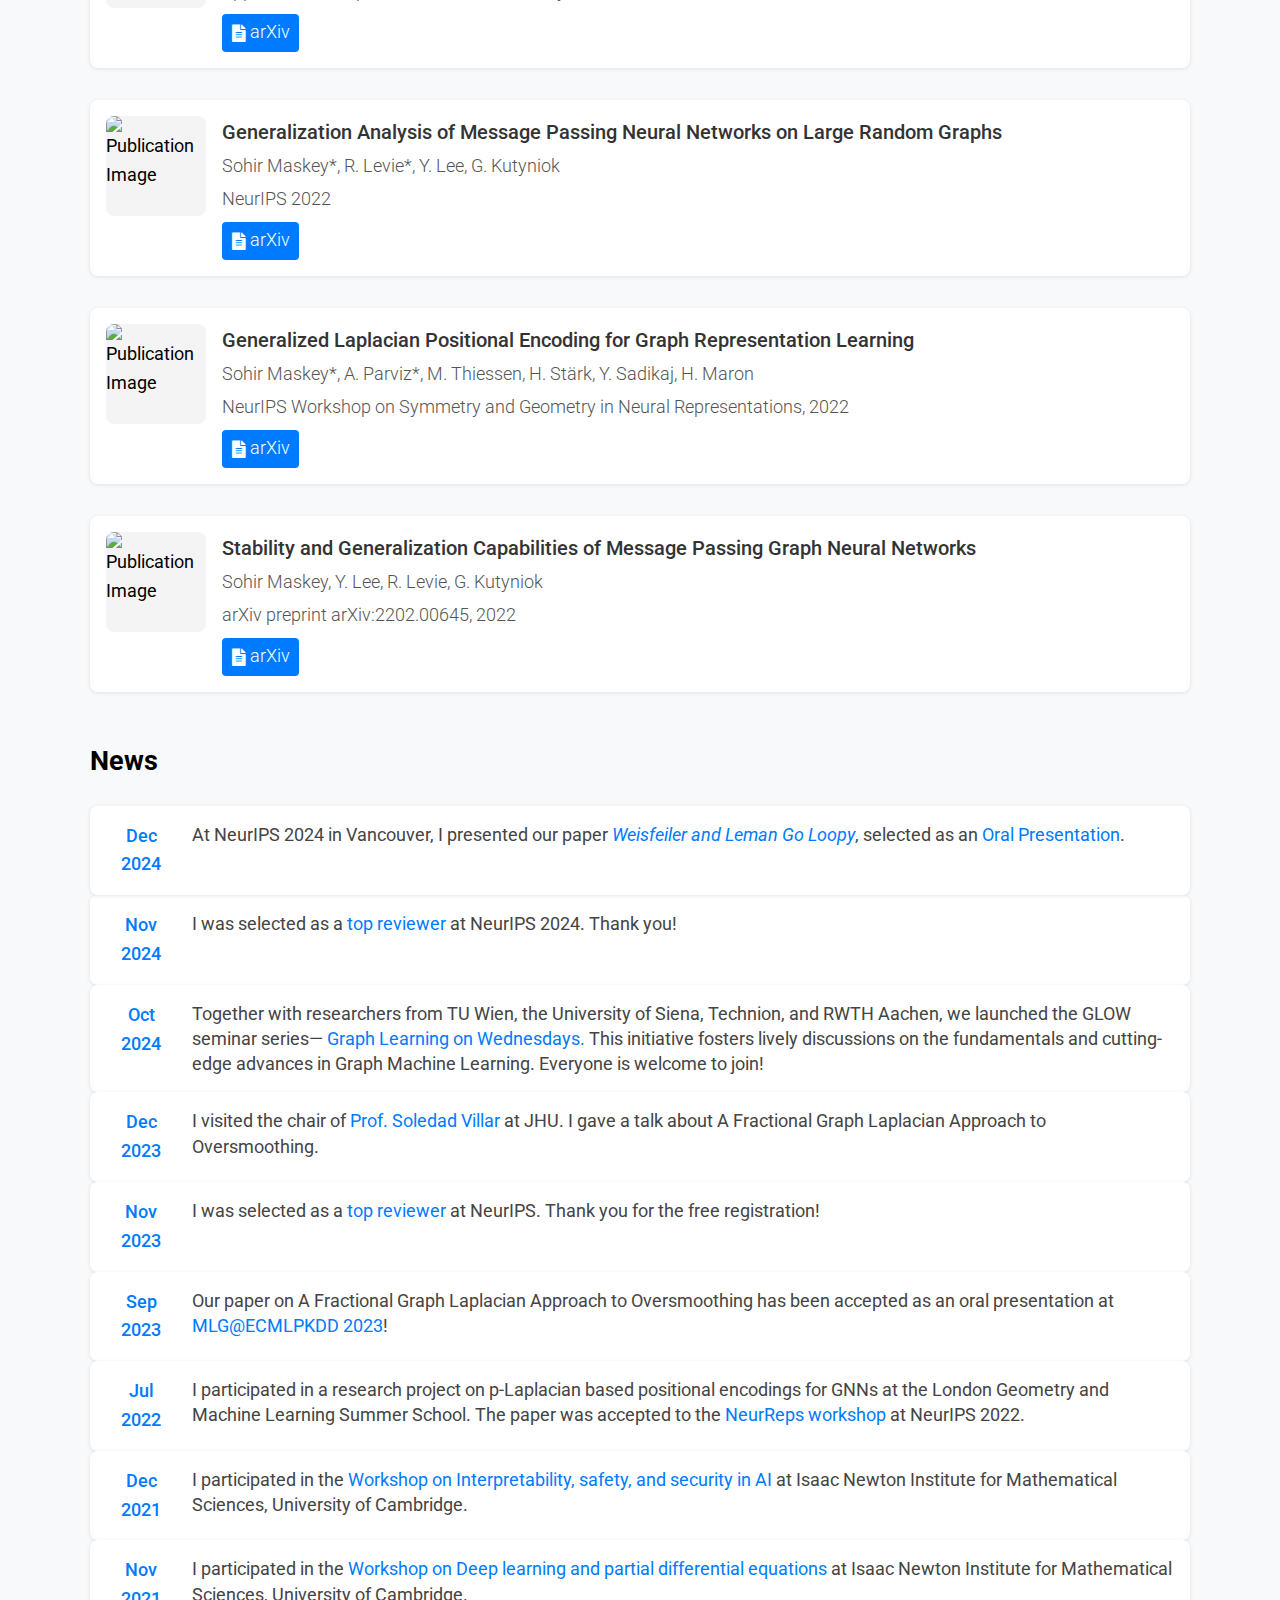
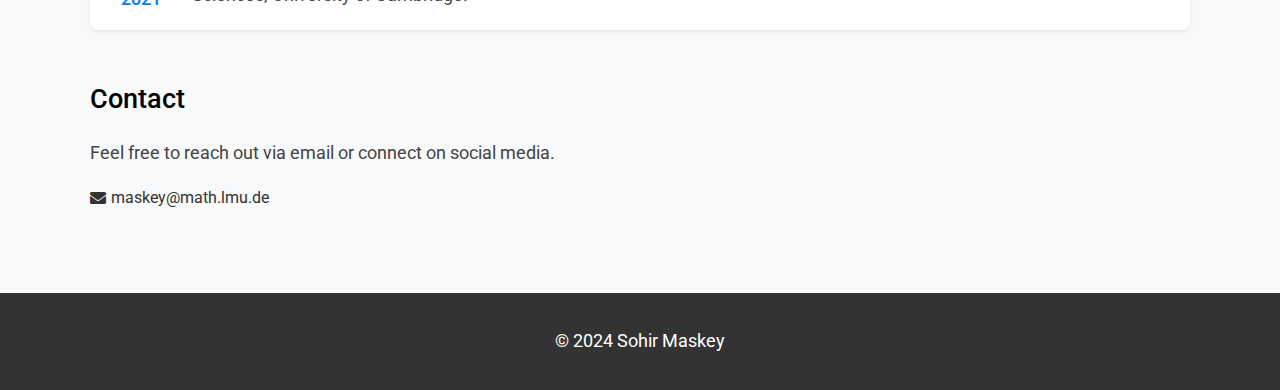
==== commit 1c117c34: "fixed images in the publication list" ====
--- a/index.html
+++ b/index.html
@@ -102,7 +102,7 @@
       <ul class="publication-list">
         <li class="publication-item">
           <img
-            src="static/images/wl_loopy.jpg"
+            src="static/images/raincast.png"
             alt="Publication Image"
             class="publication-img"
           />
@@ -130,7 +130,7 @@
         </li>
         <li class="publication-item">
           <img
-            src="static/images/raincast.png"
+            src="static/images/wl_loopy.jpg"
             alt="Publication Image"
             class="publication-img"
           />
